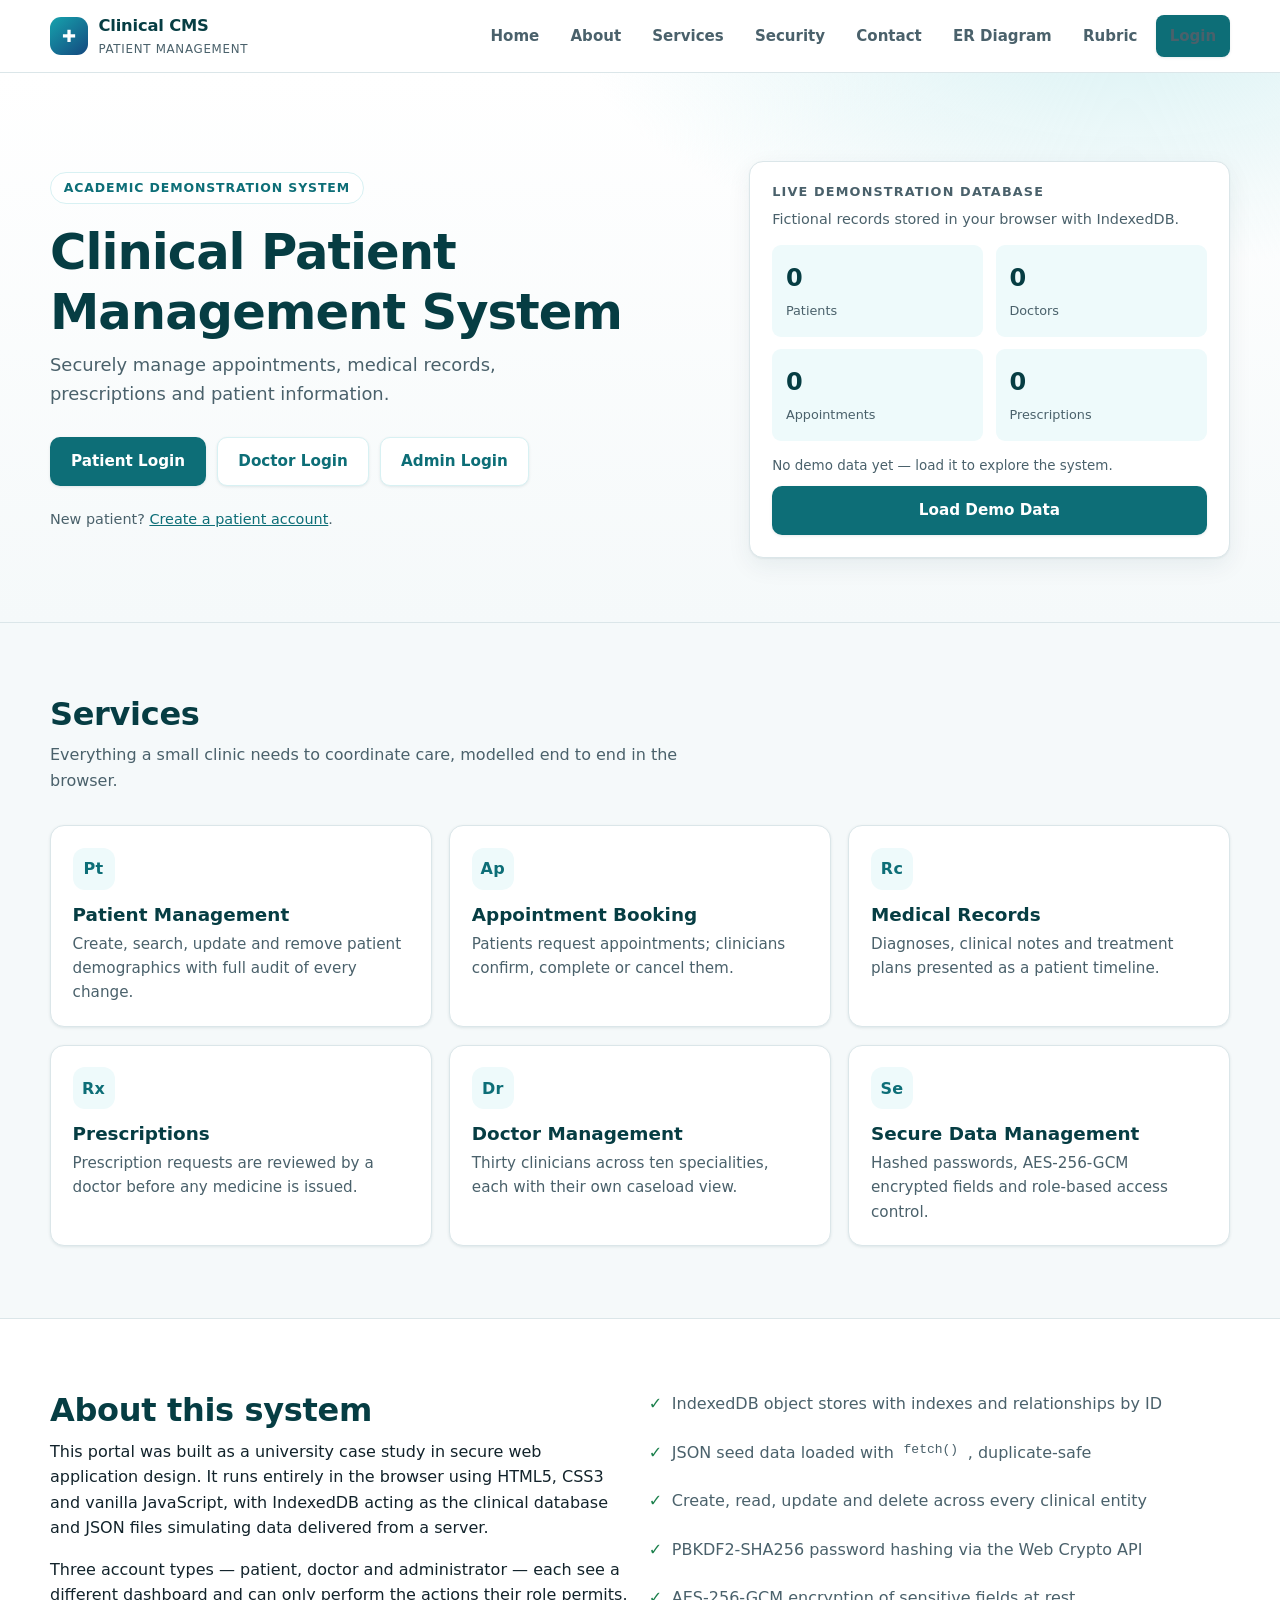
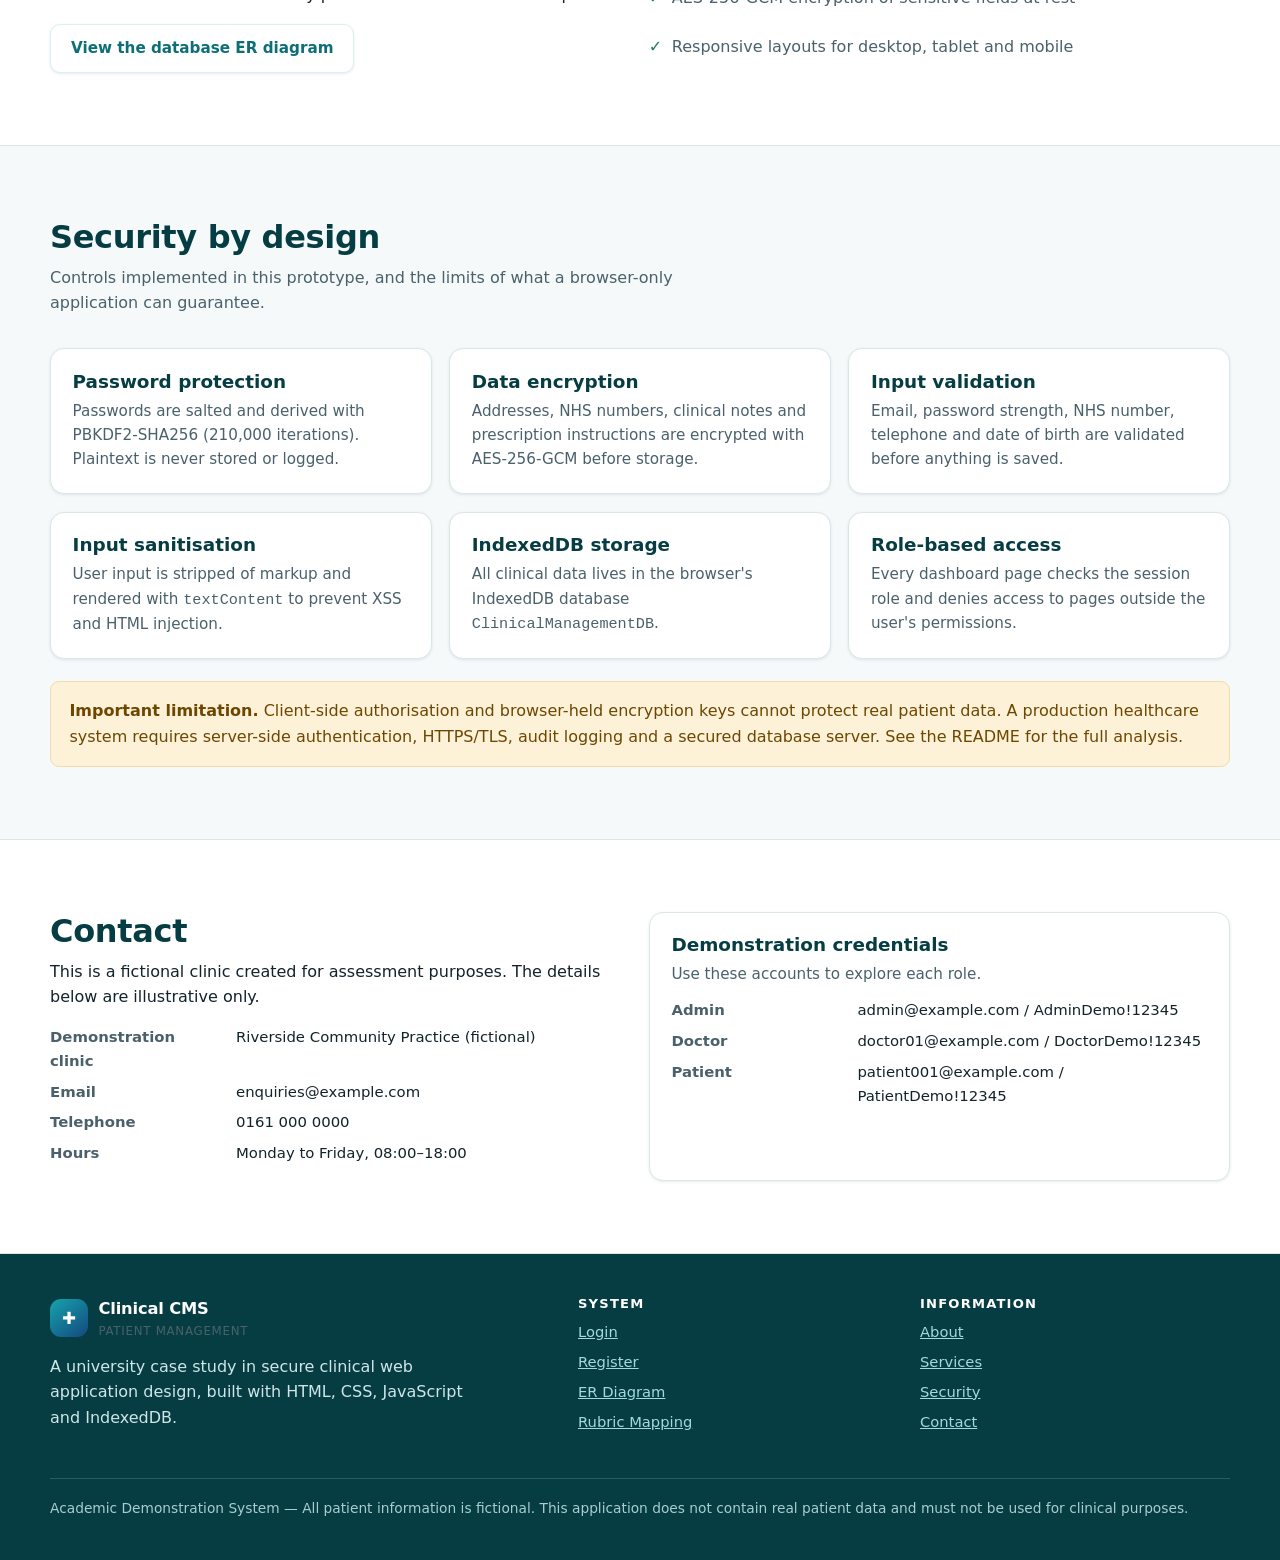
==== app/clinic-website/index.html @ bd40eee4 "Add final clinic website and status notes Co-Authored-By: Claude Opus 5.5 (1M context) <noreply@anth" ====
<!DOCTYPE html>
<html lang="en">
<head>
  <meta charset="utf-8" />
  <meta name="viewport" content="width=device-width, initial-scale=1" />
  <title>Clinical Patient Management System — Academic Demonstration</title>
  <meta name="description" content="Academic demonstration of a clinical patient management portal built with HTML, CSS, vanilla JavaScript and IndexedDB. All patient data is fictional." />
  <link rel="stylesheet" href="./css/style.css" />
  <link rel="stylesheet" href="./css/dashboard.css" />
  <link rel="stylesheet" href="./css/responsive.css" />
</head>
<body>
  <a class="skip-link" href="#main">Skip to main content</a>

  <header class="site-header">
    <div class="container">
      <a class="brand" href="index.html">
        <span class="brand-mark" aria-hidden="true">✚</span>
        <span class="brand-name">Clinical CMS<span class="brand-sub">Patient Management</span></span>
      </a>
      <button class="nav-toggle" type="button" aria-label="Toggle navigation">☰</button>
      <nav class="main-nav" aria-label="Main navigation">
        <a href="#home">Home</a>
        <a href="#about">About</a>
        <a href="#services">Services</a>
        <a href="#security">Security</a>
        <a href="#contact">Contact</a>
        <a href="er-diagram.html">ER Diagram</a>
        <a href="rubric.html">Rubric</a>
        <a class="btn btn-primary" href="login.html">Login</a>
      </nav>
    </div>
  </header>

  <main id="main">
    <!-- ---------------- Hero ---------------- -->
    <section class="hero" id="home">
      <div class="container hero-grid">
        <div>
          <span class="eyebrow">Academic demonstration system</span>
          <h1>Clinical Patient Management System</h1>
          <p class="lead">Securely manage appointments, medical records, prescriptions and patient information.</p>
          <div class="hero-actions">
            <a class="btn btn-primary" href="login.html?role=patient">Patient Login</a>
            <a class="btn btn-secondary" href="login.html?role=doctor">Doctor Login</a>
            <a class="btn btn-secondary" href="login.html?role=admin">Admin Login</a>
          </div>
          <p style="margin-top:1.4rem;font-size:.9rem;color:var(--ink-soft)">
            New patient? <a href="register.html">Create a patient account</a>.
          </p>
        </div>
        <aside class="hero-panel">
          <h3>Live demonstration database</h3>
          <p style="font-size:.9rem;color:var(--ink-soft);margin:.4rem 0 0">
            Fictional records stored in your browser with IndexedDB.
          </p>
          <div class="mini-stats" id="home-stats">
            <div class="mini-stat"><strong id="stat-patients">—</strong><span>Patients</span></div>
            <div class="mini-stat"><strong id="stat-doctors">—</strong><span>Doctors</span></div>
            <div class="mini-stat"><strong id="stat-appointments">—</strong><span>Appointments</span></div>
            <div class="mini-stat"><strong id="stat-prescriptions">—</strong><span>Prescriptions</span></div>
          </div>
          <p id="seed-status" style="font-size:.84rem;color:var(--ink-soft);margin:.9rem 0 .6rem">Checking local database…</p>
          <button class="btn btn-primary btn-block" id="load-demo" type="button">Load Demo Data</button>
        </aside>
      </div>
    </section>

    <!-- ---------------- Services ---------------- -->
    <section class="section" id="services">
      <div class="container">
        <div class="section-head">
          <h2>Services</h2>
          <p>Everything a small clinic needs to coordinate care, modelled end to end in the browser.</p>
        </div>
        <div class="grid-3">
          <article class="card"><div class="card-icon" aria-hidden="true">Pt</div><h3>Patient Management</h3><p>Create, search, update and remove patient demographics with full audit of every change.</p></article>
          <article class="card"><div class="card-icon" aria-hidden="true">Ap</div><h3>Appointment Booking</h3><p>Patients request appointments; clinicians confirm, complete or cancel them.</p></article>
          <article class="card"><div class="card-icon" aria-hidden="true">Rc</div><h3>Medical Records</h3><p>Diagnoses, clinical notes and treatment plans presented as a patient timeline.</p></article>
          <article class="card"><div class="card-icon" aria-hidden="true">Rx</div><h3>Prescriptions</h3><p>Prescription requests are reviewed by a doctor before any medicine is issued.</p></article>
          <article class="card"><div class="card-icon" aria-hidden="true">Dr</div><h3>Doctor Management</h3><p>Thirty clinicians across ten specialities, each with their own caseload view.</p></article>
          <article class="card"><div class="card-icon" aria-hidden="true">Se</div><h3>Secure Data Management</h3><p>Hashed passwords, AES-256-GCM encrypted fields and role-based access control.</p></article>
        </div>
      </div>
    </section>

    <!-- ---------------- About ---------------- -->
    <section class="section section-alt" id="about">
      <div class="container grid-2">
        <div>
          <h2>About this system</h2>
          <p>This portal was built as a university case study in secure web application design. It runs entirely in the browser using HTML5, CSS3 and vanilla JavaScript, with IndexedDB acting as the clinical database and JSON files simulating data delivered from a server.</p>
          <p>Three account types — patient, doctor and administrator — each see a different dashboard and can only perform the actions their role permits.</p>
          <a class="btn btn-secondary" href="er-diagram.html">View the database ER diagram</a>
        </div>
        <ul class="check-list">
          <li>IndexedDB object stores with indexes and relationships by ID</li>
          <li>JSON seed data loaded with <code>fetch()</code>, duplicate-safe</li>
          <li>Create, read, update and delete across every clinical entity</li>
          <li>PBKDF2-SHA256 password hashing via the Web Crypto API</li>
          <li>AES-256-GCM encryption of sensitive fields at rest</li>
          <li>Responsive layouts for desktop, tablet and mobile</li>
        </ul>
      </div>
    </section>

    <!-- ---------------- Security ---------------- -->
    <section class="section" id="security">
      <div class="container">
        <div class="section-head">
          <h2>Security by design</h2>
          <p>Controls implemented in this prototype, and the limits of what a browser-only application can guarantee.</p>
        </div>
        <div class="grid-3">
          <article class="card"><h3>Password protection</h3><p>Passwords are salted and derived with PBKDF2-SHA256 (210,000 iterations). Plaintext is never stored or logged.</p></article>
          <article class="card"><h3>Data encryption</h3><p>Addresses, NHS numbers, clinical notes and prescription instructions are encrypted with AES-256-GCM before storage.</p></article>
          <article class="card"><h3>Input validation</h3><p>Email, password strength, NHS number, telephone and date of birth are validated before anything is saved.</p></article>
          <article class="card"><h3>Input sanitisation</h3><p>User input is stripped of markup and rendered with <code>textContent</code> to prevent XSS and HTML injection.</p></article>
          <article class="card"><h3>IndexedDB storage</h3><p>All clinical data lives in the browser's IndexedDB database <code>ClinicalManagementDB</code>.</p></article>
          <article class="card"><h3>Role-based access</h3><p>Every dashboard page checks the session role and denies access to pages outside the user's permissions.</p></article>
        </div>
        <div class="note" style="margin-top:1.4rem">
          <strong>Important limitation.</strong> Client-side authorisation and browser-held encryption keys cannot protect real patient data. A production healthcare system requires server-side authentication, HTTPS/TLS, audit logging and a secured database server. See the README for the full analysis.
        </div>
      </div>
    </section>

    <!-- ---------------- Contact ---------------- -->
    <section class="section section-alt" id="contact">
      <div class="container grid-2">
        <div>
          <h2>Contact</h2>
          <p>This is a fictional clinic created for assessment purposes. The details below are illustrative only.</p>
          <dl class="kv">
            <dt>Demonstration clinic</dt><dd>Riverside Community Practice (fictional)</dd>
            <dt>Email</dt><dd>enquiries@example.com</dd>
            <dt>Telephone</dt><dd>0161 000 0000</dd>
            <dt>Hours</dt><dd>Monday to Friday, 08:00–18:00</dd>
          </dl>
        </div>
        <div class="card">
          <h3>Demonstration credentials</h3>
          <p>Use these accounts to explore each role.</p>
          <dl class="kv" style="margin-top:.8rem">
            <dt>Admin</dt><dd>admin@example.com / AdminDemo!12345</dd>
            <dt>Doctor</dt><dd>doctor01@example.com / DoctorDemo!12345</dd>
            <dt>Patient</dt><dd>patient001@example.com / PatientDemo!12345</dd>
          </dl>
        </div>
      </div>
    </section>
  </main>

  <footer class="site-footer">
    <div class="container">
      <div class="footer-grid">
        <div>
          <a class="brand" href="index.html" style="color:#fff">
            <span class="brand-mark" aria-hidden="true">✚</span>
            <span class="brand-name">Clinical CMS<span class="brand-sub">Patient Management</span></span>
          </a>
          <p style="margin-top:.8rem;max-width:42ch">A university case study in secure clinical web application design, built with HTML, CSS, JavaScript and IndexedDB.</p>
        </div>
        <div>
          <h4>System</h4>
          <ul>
            <li><a href="login.html">Login</a></li>
            <li><a href="register.html">Register</a></li>
            <li><a href="er-diagram.html">ER Diagram</a></li>
            <li><a href="rubric.html">Rubric Mapping</a></li>
          </ul>
        </div>
        <div>
          <h4>Information</h4>
          <ul>
            <li><a href="#about">About</a></li>
            <li><a href="#services">Services</a></li>
            <li><a href="#security">Security</a></li>
            <li><a href="#contact">Contact</a></li>
          </ul>
        </div>
      </div>
      <p class="disclaimer">Academic Demonstration System — All patient information is fictional. This application does not contain real patient data and must not be used for clinical purposes.</p>
    </div>
  </footer>

  <div id="toast-region" role="status" aria-live="polite"></div>

  <script src="./js/security.js"></script>
  <script src="./js/database.js"></script>
  <script src="./js/encryption.js"></script>
  <script src="./js/validation.js"></script>
  <script src="./js/auth.js"></script>
  <script src="./js/seed.js"></script>
  <script src="./js/data.js"></script>
  <script src="./js/app.js"></script>
  <script>
    /* Home page: show live database counts and offer the seeding action. */
    (async function initHome() {
      const status = document.getElementById("seed-status");
      const button = document.getElementById("load-demo");

      async function refresh() {
        try {
          const [patients, doctors, appointments, prescriptions] = await Promise.all([
            CMS_DB.countRecords("patients"),
            CMS_DB.countRecords("doctors"),
            CMS_DB.countRecords("appointments"),
            CMS_DB.countRecords("prescriptions"),
          ]);
          document.getElementById("stat-patients").textContent = patients;
          document.getElementById("stat-doctors").textContent = doctors;
          document.getElementById("stat-appointments").textContent = appointments;
          document.getElementById("stat-prescriptions").textContent = prescriptions;
          const seeded = await CMS_Seed.isSeeded();
          status.textContent = seeded
            ? "Demo database ready in this browser."
            : "No demo data yet — load it to explore the system.";
          button.disabled = seeded;
          button.textContent = seeded ? "Demo data already loaded" : "Load Demo Data";
        } catch (error) {
          console.error(error);
          status.textContent = "IndexedDB is unavailable in this browser.";
        }
      }

      try {
        await CMS_DB.initDatabase();
        await refresh();
      } catch (error) {
        console.error(error);
        status.textContent = "IndexedDB is unavailable in this browser.";
      }

      button.addEventListener("click", async () => {
        button.disabled = true;
        try {
          await CMS_Seed.loadDemoData((message) => { status.textContent = message; });
          CMS.toast("Demo data loaded successfully.", "success");
        } catch (error) {
          console.error(error);
          CMS.toast("Something went wrong while loading the demo data.", "error");
        }
        await refresh();
      });
    })();
  </script>
</body>
</html>
---- app/clinic-website/css/style.css ----
/* =========================================================
   Clinical Patient Management System — core stylesheet
   Academic demonstration project (HTML5 / CSS3 / Vanilla JS)
   ========================================================= */

:root {
  --teal-900: #063d43;
  --teal-700: #0d6e77;
  --teal-600: #11868f;
  --teal-500: #16a3ad;
  --teal-100: #d8f1f3;
  --teal-50:  #eefafb;
  --blue-700: #14487f;
  --blue-500: #2b6cb0;
  --ink:      #12232b;
  --ink-soft: #4a616b;
  --line:     #dbe6e9;
  --bg:       #f5f9fa;
  --white:    #ffffff;
  --ok:       #1a7f4b;
  --ok-bg:    #e3f6ec;
  --warn:     #9a6400;
  --warn-bg:  #fdf1d8;
  --danger:   #b3261e;
  --danger-bg:#fdeceb;
  --info:     #14487f;
  --info-bg:  #e6eefa;
  --radius:   14px;
  --radius-sm: 9px;
  --shadow:   0 1px 2px rgba(6, 61, 67, .06), 0 8px 24px rgba(6, 61, 67, .07);
  --shadow-sm:0 1px 3px rgba(6, 61, 67, .10);
  --font: "Segoe UI", system-ui, -apple-system, "Helvetica Neue", Arial, sans-serif;
}

* { box-sizing: border-box; }

html { scroll-behavior: smooth; }

body {
  margin: 0;
  font-family: var(--font);
  color: var(--ink);
  background: var(--bg);
  line-height: 1.6;
  -webkit-font-smoothing: antialiased;
}

h1, h2, h3, h4 { line-height: 1.22; margin: 0 0 .5rem; color: var(--teal-900); }
h1 { font-size: clamp(2rem, 4.2vw, 3.1rem); letter-spacing: -.02em; }
h2 { font-size: clamp(1.4rem, 2.6vw, 2rem); letter-spacing: -.01em; }
h3 { font-size: 1.15rem; }
p  { margin: 0 0 1rem; }
a  { color: var(--teal-700); }

.container { width: min(1180px, 100% - 2.5rem); margin-inline: auto; }

/* ---------- Skip link (accessibility) ---------- */
.skip-link {
  position: absolute; left: -9999px; top: 0; z-index: 999;
  background: var(--teal-900); color: #fff; padding: .7rem 1.1rem; border-radius: 0 0 8px 0;
}
.skip-link:focus { left: 0; }

:focus-visible { outline: 3px solid var(--teal-500); outline-offset: 2px; }

/* ---------- Site header ---------- */
.site-header {
  position: sticky; top: 0; z-index: 50;
  background: rgba(255, 255, 255, .94);
  backdrop-filter: blur(8px);
  border-bottom: 1px solid var(--line);
}
.site-header .container {
  display: flex; align-items: center; justify-content: space-between; gap: 1rem;
  min-height: 72px;
}
.brand { display: flex; align-items: center; gap: .65rem; text-decoration: none; color: var(--teal-900); }
.brand-mark {
  width: 38px; height: 38px; border-radius: 11px; flex: none;
  background: linear-gradient(140deg, var(--teal-500), var(--blue-700));
  display: grid; place-items: center; color: #fff; font-weight: 700; font-size: 1.05rem;
}
.brand-name { font-weight: 700; font-size: 1.02rem; letter-spacing: -.01em; }
.brand-sub { display: block; font-weight: 400; font-size: .74rem; color: var(--ink-soft); letter-spacing: .06em; text-transform: uppercase; }

.main-nav { display: flex; align-items: center; gap: .35rem; }
.main-nav a {
  padding: .5rem .8rem; border-radius: 8px; text-decoration: none;
  color: var(--ink-soft); font-weight: 600; font-size: .94rem;
}
.main-nav a:hover { background: var(--teal-50); color: var(--teal-700); }
.nav-toggle {
  display: none; background: none; border: 1px solid var(--line);
  border-radius: 9px; padding: .45rem .7rem; font-size: 1.1rem; cursor: pointer;
}

/* ---------- Buttons ---------- */
.btn {
  display: inline-flex; align-items: center; justify-content: center; gap: .45rem;
  padding: .7rem 1.25rem; border-radius: 10px; border: 1px solid transparent;
  font: inherit; font-weight: 600; font-size: .95rem; cursor: pointer;
  text-decoration: none; transition: transform .12s ease, background .15s ease, box-shadow .15s ease;
}
.btn:active { transform: translateY(1px); }
.btn-primary { background: var(--teal-700); color: #fff; box-shadow: var(--shadow-sm); }
.btn-primary:hover { background: var(--teal-600); }
.btn-secondary { background: var(--white); color: var(--teal-700); border-color: var(--teal-100); box-shadow: var(--shadow-sm); }
.btn-secondary:hover { background: var(--teal-50); }
.btn-ghost { background: transparent; color: var(--ink-soft); border-color: var(--line); }
.btn-ghost:hover { background: var(--white); color: var(--teal-700); }
.btn-danger { background: var(--danger); color: #fff; }
.btn-danger:hover { background: #8f1d17; }
.btn-sm { padding: .4rem .7rem; font-size: .84rem; border-radius: 8px; }
.btn-block { width: 100%; }

/* ---------- Hero ---------- */
.hero {
  background:
    radial-gradient(900px 420px at 88% -12%, var(--teal-100), transparent 62%),
    linear-gradient(180deg, #ffffff, var(--bg));
  padding: clamp(3rem, 7vw, 5.5rem) 0 clamp(2.5rem, 5vw, 4rem);
  border-bottom: 1px solid var(--line);
}
.hero-grid { display: grid; grid-template-columns: 1.15fr .85fr; gap: 3rem; align-items: center; }
.eyebrow {
  display: inline-flex; align-items: center; gap: .5rem;
  background: var(--white); border: 1px solid var(--teal-100); color: var(--teal-700);
  padding: .32rem .8rem; border-radius: 999px; font-size: .78rem; font-weight: 700;
  letter-spacing: .07em; text-transform: uppercase; margin-bottom: 1.1rem;
}
.hero p.lead { font-size: 1.12rem; color: var(--ink-soft); max-width: 46ch; }
.hero-actions { display: flex; flex-wrap: wrap; gap: .7rem; margin-top: 1.8rem; }

.hero-panel {
  background: var(--white); border: 1px solid var(--line); border-radius: var(--radius);
  box-shadow: var(--shadow); padding: 1.4rem;
}
.hero-panel h3 { font-size: .8rem; letter-spacing: .09em; text-transform: uppercase; color: var(--ink-soft); }
.mini-stats { display: grid; grid-template-columns: 1fr 1fr; gap: .8rem; margin-top: .9rem; }
.mini-stat { background: var(--teal-50); border-radius: var(--radius-sm); padding: .85rem; }
.mini-stat strong { display: block; font-size: 1.5rem; color: var(--teal-900); }
.mini-stat span { font-size: .8rem; color: var(--ink-soft); }

/* ---------- Sections ---------- */
.section { padding: clamp(2.8rem, 6vw, 4.5rem) 0; }
.section-alt { background: var(--white); border-block: 1px solid var(--line); }
.section-head { max-width: 62ch; margin-bottom: 2rem; }
.section-head p { color: var(--ink-soft); }

.grid-3 { display: grid; grid-template-columns: repeat(3, 1fr); gap: 1.1rem; }
.grid-2 { display: grid; grid-template-columns: repeat(2, 1fr); gap: 1.1rem; }

.card {
  background: var(--white); border: 1px solid var(--line); border-radius: var(--radius);
  padding: 1.35rem; box-shadow: var(--shadow-sm);
}
.card h3 { margin-bottom: .35rem; }
.card p { color: var(--ink-soft); margin: 0; font-size: .95rem; }
.card-icon {
  width: 42px; height: 42px; border-radius: 12px; display: grid; place-items: center;
  background: var(--teal-50); color: var(--teal-700); font-size: 1rem; font-weight: 700; letter-spacing: .02em; margin-bottom: .85rem;
}

.check-list { list-style: none; padding: 0; margin: 0; display: grid; gap: .6rem; }
.check-list li { display: flex; gap: .6rem; align-items: flex-start; color: var(--ink-soft); }
.check-list li::before { content: "✓"; color: var(--ok); font-weight: 700; }

/* ---------- Footer ---------- */
.site-footer { background: var(--teal-900); color: #cfe6e8; padding: 2.6rem 0 1.6rem; margin-top: auto; }
.site-footer a { color: #9fdbe0; }
.footer-grid { display: grid; grid-template-columns: 1.6fr 1fr 1fr; gap: 2rem; }
.site-footer h4 { color: #fff; font-size: .82rem; letter-spacing: .09em; text-transform: uppercase; }
.site-footer ul { list-style: none; padding: 0; margin: 0; display: grid; gap: .4rem; font-size: .92rem; }
.disclaimer {
  margin-top: 2rem; padding-top: 1.1rem; border-top: 1px solid rgba(255, 255, 255, .15);
  font-size: .86rem; color: #a9cdd1;
}

/* ---------- Forms / auth ---------- */
.auth-wrap { display: grid; place-items: center; padding: 3rem 0; }
.auth-card {
  width: min(520px, 100%); background: var(--white); border: 1px solid var(--line);
  border-radius: var(--radius); box-shadow: var(--shadow); padding: 2rem;
}
.form-grid { display: grid; gap: 1rem; }
.form-grid.two { grid-template-columns: 1fr 1fr; }
.field { display: grid; gap: .32rem; }
.field label { font-weight: 600; font-size: .88rem; color: var(--ink); }
.field input, .field select, .field textarea {
  font: inherit; padding: .62rem .75rem; border: 1px solid var(--line);
  border-radius: var(--radius-sm); background: var(--white); color: var(--ink); width: 100%;
}
.field textarea { min-height: 96px; resize: vertical; }
.field input:focus, .field select:focus, .field textarea:focus { border-color: var(--teal-500); outline: none; box-shadow: 0 0 0 3px var(--teal-100); }
.field .hint { font-size: .8rem; color: var(--ink-soft); }
.field .error { font-size: .82rem; color: var(--danger); min-height: 1rem; }
.field.invalid input, .field.invalid select, .field.invalid textarea { border-color: var(--danger); }

.demo-credentials {
  background: var(--info-bg); border: 1px solid #c8daf3; border-radius: var(--radius-sm);
  padding: .9rem 1rem; font-size: .88rem; color: var(--info); margin-top: 1.2rem;
}
.demo-credentials code { background: rgba(255, 255, 255, .7); padding: .05rem .3rem; border-radius: 5px; }
.demo-credentials button { margin-top: .5rem; }

/* ---------- Toast notifications ---------- */
#toast-region {
  position: fixed; right: 1rem; bottom: 1rem; z-index: 200;
  display: grid; gap: .55rem; width: min(360px, calc(100% - 2rem));
}
.toast {
  background: var(--white); border-left: 5px solid var(--teal-600); border-radius: 10px;
  box-shadow: var(--shadow); padding: .75rem .9rem; font-size: .92rem;
  animation: toast-in .22s ease-out;
}
.toast.success { border-left-color: var(--ok); }
.toast.error   { border-left-color: var(--danger); }
.toast.warn    { border-left-color: var(--warn); }
@keyframes toast-in { from { opacity: 0; transform: translateY(8px); } to { opacity: 1; transform: none; } }

/* ---------- Badges ---------- */
.badge {
  display: inline-block; padding: .18rem .6rem; border-radius: 999px;
  font-size: .76rem; font-weight: 700; letter-spacing: .02em; white-space: nowrap;
}
.badge-requested { background: var(--warn-bg); color: var(--warn); }
.badge-confirmed { background: var(--info-bg); color: var(--info); }
.badge-approved  { background: var(--info-bg); color: var(--info); }
.badge-active    { background: var(--teal-100); color: var(--teal-700); }
.badge-completed { background: var(--ok-bg); color: var(--ok); }
.badge-cancelled,
.badge-rejected  { background: var(--danger-bg); color: var(--danger); }

/* ---------- ER diagram ---------- */
.er-board { display: grid; grid-template-columns: repeat(auto-fit, minmax(250px, 1fr)); gap: 1.1rem; }
.er-table { background: var(--white); border: 1px solid var(--line); border-radius: var(--radius); overflow: hidden; box-shadow: var(--shadow-sm); }
.er-table header { background: var(--teal-700); color: #fff; padding: .6rem .9rem; font-weight: 700; font-size: .95rem; }
.er-table ul { list-style: none; margin: 0; padding: .5rem .9rem .8rem; font-size: .88rem; }
.er-table li { display: flex; justify-content: space-between; gap: .8rem; padding: .22rem 0; border-bottom: 1px dashed #eef3f4; }
.er-table li:last-child { border-bottom: 0; }
.key { font-size: .7rem; font-weight: 700; padding: .05rem .4rem; border-radius: 5px; }
.key-pk { background: #fdf1d8; color: var(--warn); }
.key-fk { background: var(--info-bg); color: var(--info); }
.er-legend { display: flex; flex-wrap: wrap; gap: 1rem; margin-bottom: 1.4rem; font-size: .88rem; color: var(--ink-soft); }

/* ---------- Docs / rubric ---------- */
.doc-page { padding: 2.5rem 0 4rem; }
.doc-page section { margin-bottom: 2.2rem; }
.rubric-table td .badge { font-size: .74rem; }
.note {
  background: var(--warn-bg); border: 1px solid #f0dcaf; color: #6d4700;
  border-radius: var(--radius-sm); padding: 1rem 1.15rem;
}
---- app/clinic-website/css/dashboard.css ----
/* =========================================================
   Dashboard shell: sidebar, stat cards, tables, modals
   ========================================================= */

.app-shell { display: grid; grid-template-columns: 258px 1fr; min-height: 100vh; }

/* ---------- Sidebar ---------- */
.sidebar {
  background: var(--teal-900); color: #cfe6e8; padding: 1.2rem 1rem;
  display: flex; flex-direction: column; gap: 1.2rem; position: sticky; top: 0; height: 100vh;
}
.sidebar .brand { color: #fff; }
.sidebar .brand-sub { color: #8fc4c9; }
.side-nav { display: grid; gap: .18rem; }
.side-nav a {
  display: flex; align-items: center; gap: .6rem; padding: .58rem .7rem; border-radius: 9px;
  color: #cfe6e8; text-decoration: none; font-size: .93rem; font-weight: 600;
}
.side-nav a:hover { background: rgba(255, 255, 255, .09); color: #fff; }
.side-nav a.active { background: var(--teal-600); color: #fff; }
.side-nav .nav-icon { width: 1.2rem; text-align: center; }
.sidebar-foot { margin-top: auto; font-size: .78rem; color: #8fc4c9; }
.role-pill {
  display: inline-block; background: rgba(255, 255, 255, .12); color: #fff;
  padding: .2rem .6rem; border-radius: 999px; font-size: .72rem;
  font-weight: 700; letter-spacing: .08em; text-transform: uppercase;
}

/* ---------- Topbar + content ---------- */
.app-main { display: flex; flex-direction: column; min-width: 0; }
.topbar {
  background: var(--white); border-bottom: 1px solid var(--line);
  padding: .9rem 1.6rem; display: flex; align-items: center; justify-content: space-between; gap: 1rem;
  position: sticky; top: 0; z-index: 20;
}
.topbar h1 { font-size: 1.28rem; margin: 0; }
.topbar .who { font-size: .85rem; color: var(--ink-soft); }
.topbar-actions { display: flex; align-items: center; gap: .6rem; }
.sidebar-toggle { display: none; }

.content { padding: 1.6rem; display: grid; gap: 1.4rem; align-content: start; }

/* ---------- Stat cards ---------- */
.stat-grid { display: grid; grid-template-columns: repeat(4, 1fr); gap: 1rem; }
.stat-card {
  background: var(--white); border: 1px solid var(--line); border-radius: var(--radius);
  padding: 1.1rem 1.2rem; box-shadow: var(--shadow-sm); position: relative; overflow: hidden;
}
.stat-card::after {
  content: ""; position: absolute; inset: 0 auto 0 0; width: 4px;
  background: linear-gradient(var(--teal-500), var(--blue-700));
}
.stat-card .label { font-size: .78rem; letter-spacing: .08em; text-transform: uppercase; color: var(--ink-soft); }
.stat-card .value { font-size: 2rem; font-weight: 700; color: var(--teal-900); line-height: 1.15; }
.stat-card .sub { font-size: .82rem; color: var(--ink-soft); }

/* ---------- Panels ---------- */
.panel { background: var(--white); border: 1px solid var(--line); border-radius: var(--radius); box-shadow: var(--shadow-sm); }
.panel-head {
  display: flex; align-items: center; justify-content: space-between; gap: 1rem; flex-wrap: wrap;
  padding: 1rem 1.2rem; border-bottom: 1px solid var(--line);
}
.panel-head h2 { font-size: 1.05rem; margin: 0; }
.panel-body { padding: 1.2rem; }
.panel-body.tight { padding: 0; }
.toolbar { display: flex; flex-wrap: wrap; gap: .6rem; align-items: center; }
.toolbar input[type="search"], .toolbar select, .toolbar input[type="date"] {
  font: inherit; padding: .48rem .7rem; border: 1px solid var(--line);
  border-radius: var(--radius-sm); background: var(--white); min-width: 190px;
}

/* ---------- Tables ---------- */
.table-wrap { overflow-x: auto; }
table.data { width: 100%; border-collapse: collapse; font-size: .92rem; }
table.data th, table.data td { padding: .72rem .9rem; text-align: left; border-bottom: 1px solid var(--line); vertical-align: middle; }
table.data thead th {
  background: var(--teal-50); color: var(--teal-900); font-size: .76rem;
  letter-spacing: .07em; text-transform: uppercase; position: sticky; top: 0;
}
table.data tbody tr:hover { background: #f8fcfc; }
table.data td .btn { margin-right: .3rem; }
.empty-row td { text-align: center; color: var(--ink-soft); padding: 2rem; }
.pager { display: flex; align-items: center; justify-content: space-between; gap: 1rem; padding: .8rem 1.2rem; border-top: 1px solid var(--line); font-size: .87rem; color: var(--ink-soft); flex-wrap: wrap; }

/* ---------- Timeline ---------- */
.timeline { display: grid; gap: .9rem; position: relative; }
.timeline-item {
  background: var(--white); border: 1px solid var(--line); border-left: 4px solid var(--teal-500);
  border-radius: var(--radius-sm); padding: .95rem 1.1rem;
}
.timeline-item .meta { font-size: .8rem; color: var(--ink-soft); display: flex; gap: .8rem; flex-wrap: wrap; }
.timeline-item h4 { margin: .25rem 0 .35rem; font-size: 1rem; }
.timeline-item p { margin: 0 0 .3rem; font-size: .92rem; color: var(--ink-soft); }

/* ---------- Modal ---------- */
.modal-backdrop {
  position: fixed; inset: 0; background: rgba(6, 35, 40, .5); z-index: 150;
  display: grid; place-items: center; padding: 1rem; overflow-y: auto;
}
.modal-backdrop[hidden] { display: none; }
.modal {
  background: var(--white); border-radius: var(--radius); width: min(680px, 100%);
  box-shadow: 0 20px 60px rgba(0, 0, 0, .28); max-height: 90vh; display: flex; flex-direction: column;
}
.modal header { padding: 1.1rem 1.3rem; border-bottom: 1px solid var(--line); display: flex; justify-content: space-between; align-items: center; }
.modal header h2 { margin: 0; font-size: 1.1rem; }
.modal .modal-body { padding: 1.3rem; overflow-y: auto; }
.modal footer { padding: 1rem 1.3rem; border-top: 1px solid var(--line); display: flex; justify-content: flex-end; gap: .6rem; }
.icon-btn { background: none; border: 0; font-size: 1.3rem; line-height: 1; cursor: pointer; color: var(--ink-soft); }

/* ---------- Misc ---------- */
.kv { display: grid; grid-template-columns: 170px 1fr; gap: .45rem 1rem; font-size: .93rem; }
.kv dt { color: var(--ink-soft); font-weight: 600; }
.kv dd { margin: 0; }
.security-list { list-style: none; padding: 0; margin: 0; display: grid; gap: .55rem; }
.security-list li { display: flex; gap: .6rem; align-items: center; background: var(--ok-bg); color: #10603a; padding: .6rem .8rem; border-radius: var(--radius-sm); font-size: .92rem; }
.encrypted-peek { font-family: "Consolas", "SF Mono", monospace; font-size: .78rem; word-break: break-all; color: var(--ink-soft); background: #f2f7f8; padding: .6rem .7rem; border-radius: 8px; max-height: 120px; overflow: auto; }
.split { display: grid; grid-template-columns: 1.4fr 1fr; gap: 1.4rem; align-items: start; }
---- app/clinic-website/css/responsive.css ----
/* =========================================================
   Responsive rules — desktop, tablet and mobile
   ========================================================= */

@media (max-width: 1100px) {
  .stat-grid { grid-template-columns: repeat(2, 1fr); }
  .split { grid-template-columns: 1fr; }
}

@media (max-width: 960px) {
  .hero-grid { grid-template-columns: 1fr; }
  .grid-3 { grid-template-columns: repeat(2, 1fr); }
  .footer-grid { grid-template-columns: 1fr 1fr; }

  /* Collapsible dashboard sidebar */
  .app-shell { grid-template-columns: 1fr; }
  .sidebar {
    position: fixed; inset: 0 auto 0 0; width: 258px; transform: translateX(-100%);
    transition: transform .22s ease; z-index: 120; height: 100vh;
  }
  .sidebar.open { transform: none; box-shadow: 0 0 60px rgba(0, 0, 0, .35); }
  .sidebar-toggle { display: inline-flex; }
  .scrim { position: fixed; inset: 0; background: rgba(6, 35, 40, .45); z-index: 110; }
  .scrim[hidden] { display: none; }
}

@media (max-width: 720px) {
  .main-nav {
    display: none; position: absolute; top: 72px; left: 0; right: 0;
    background: var(--white); border-bottom: 1px solid var(--line);
    flex-direction: column; align-items: stretch; padding: .6rem 1rem 1rem; gap: .2rem;
  }
  .main-nav.open { display: flex; }
  .main-nav a { padding: .7rem .8rem; }
  .nav-toggle { display: inline-flex; }

  .grid-3, .grid-2, .form-grid.two { grid-template-columns: 1fr; }
  .stat-grid { grid-template-columns: 1fr 1fr; }
  .footer-grid { grid-template-columns: 1fr; }
  .hero-actions .btn { flex: 1 1 100%; }
  .content { padding: 1rem; }
  .topbar { padding: .8rem 1rem; }
  .kv { grid-template-columns: 1fr; }
  .kv dt { margin-top: .4rem; }

  /* Stacked "card" tables on small screens */
  table.responsive-cards thead { display: none; }
  table.responsive-cards, table.responsive-cards tbody, table.responsive-cards tr, table.responsive-cards td { display: block; width: 100%; }
  table.responsive-cards tr {
    border: 1px solid var(--line); border-radius: var(--radius-sm);
    margin: .7rem; padding: .3rem .2rem; background: var(--white);
  }
  table.responsive-cards td { border: 0; display: flex; justify-content: space-between; gap: 1rem; padding: .4rem .8rem; }
  table.responsive-cards td::before {
    content: attr(data-label); font-weight: 700; font-size: .74rem;
    letter-spacing: .06em; text-transform: uppercase; color: var(--ink-soft); flex: none;
  }
}

@media (max-width: 460px) {
  .stat-grid { grid-template-columns: 1fr; }
  .toolbar input[type="search"], .toolbar select { min-width: 0; width: 100%; }
  .toolbar { width: 100%; }
}

@media print {
  .sidebar, .topbar, .site-header, .toolbar, #toast-region { display: none !important; }
  .app-shell { grid-template-columns: 1fr; }
}
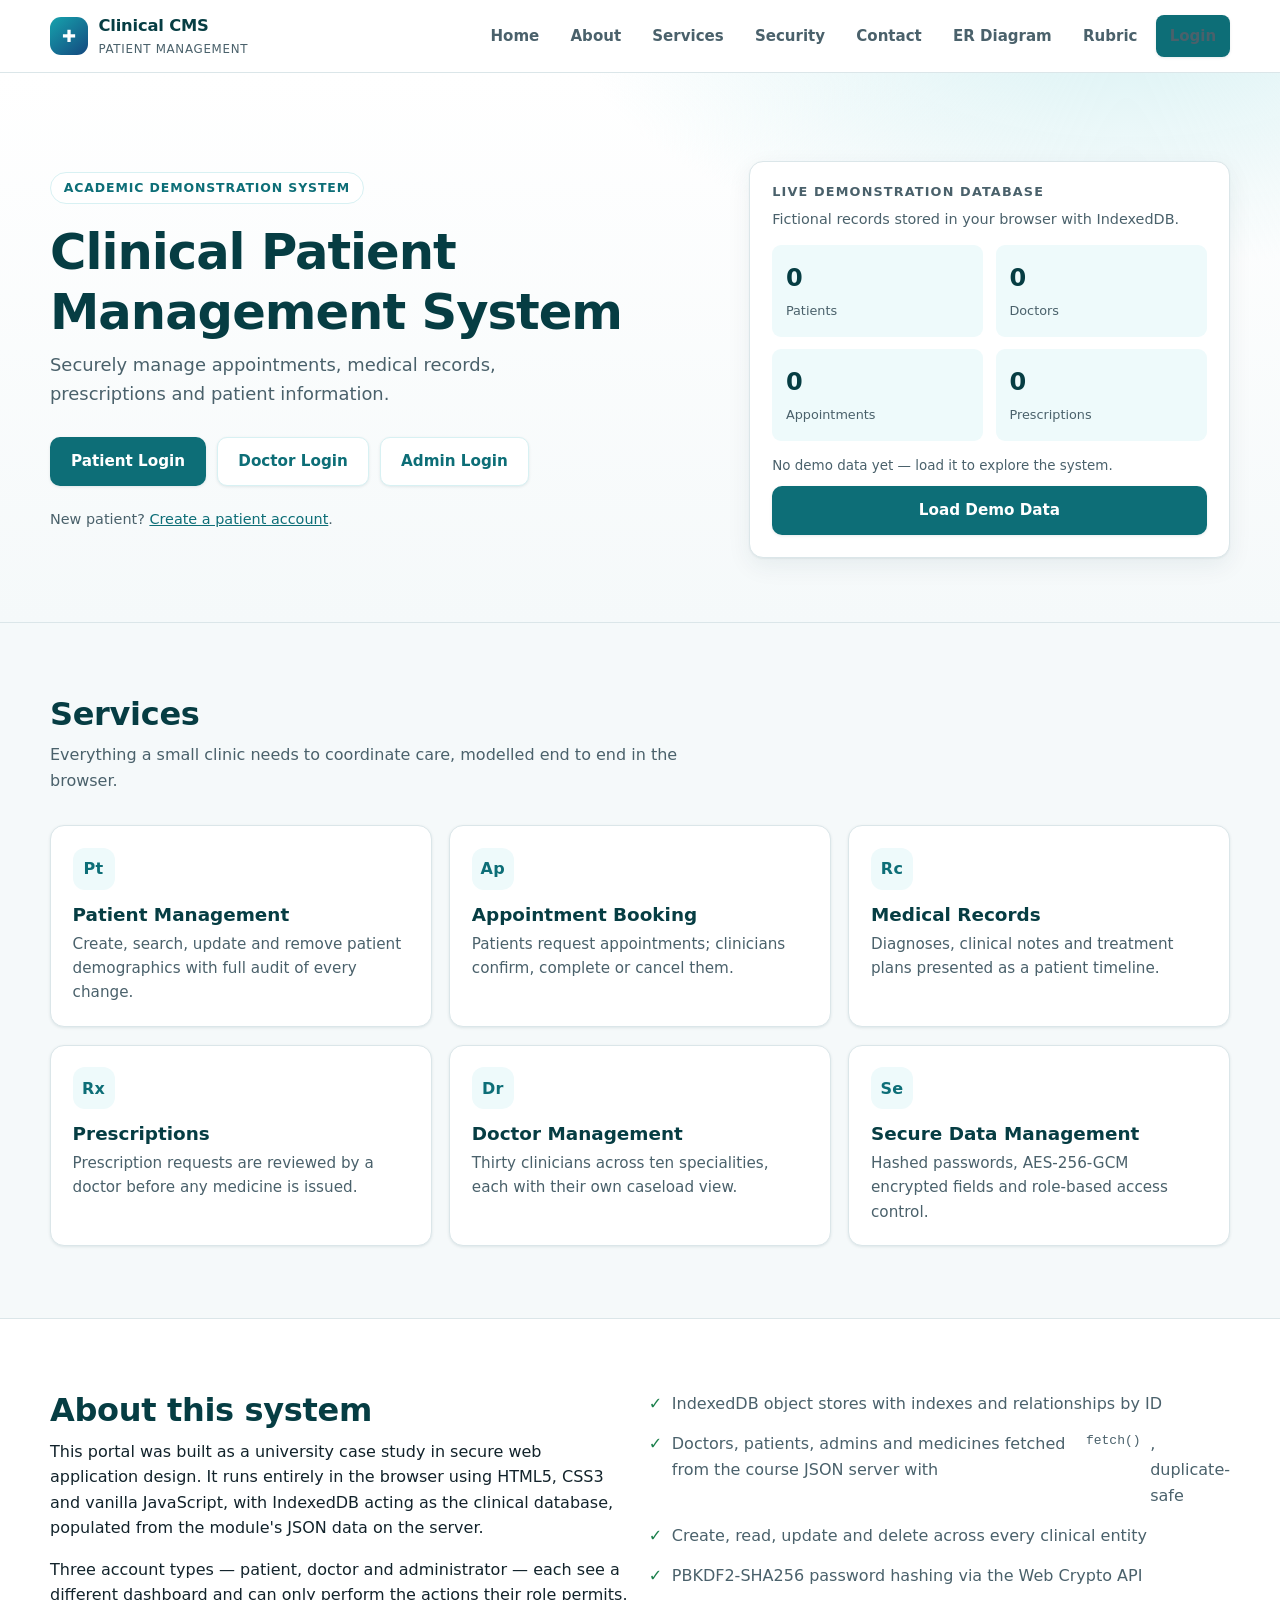
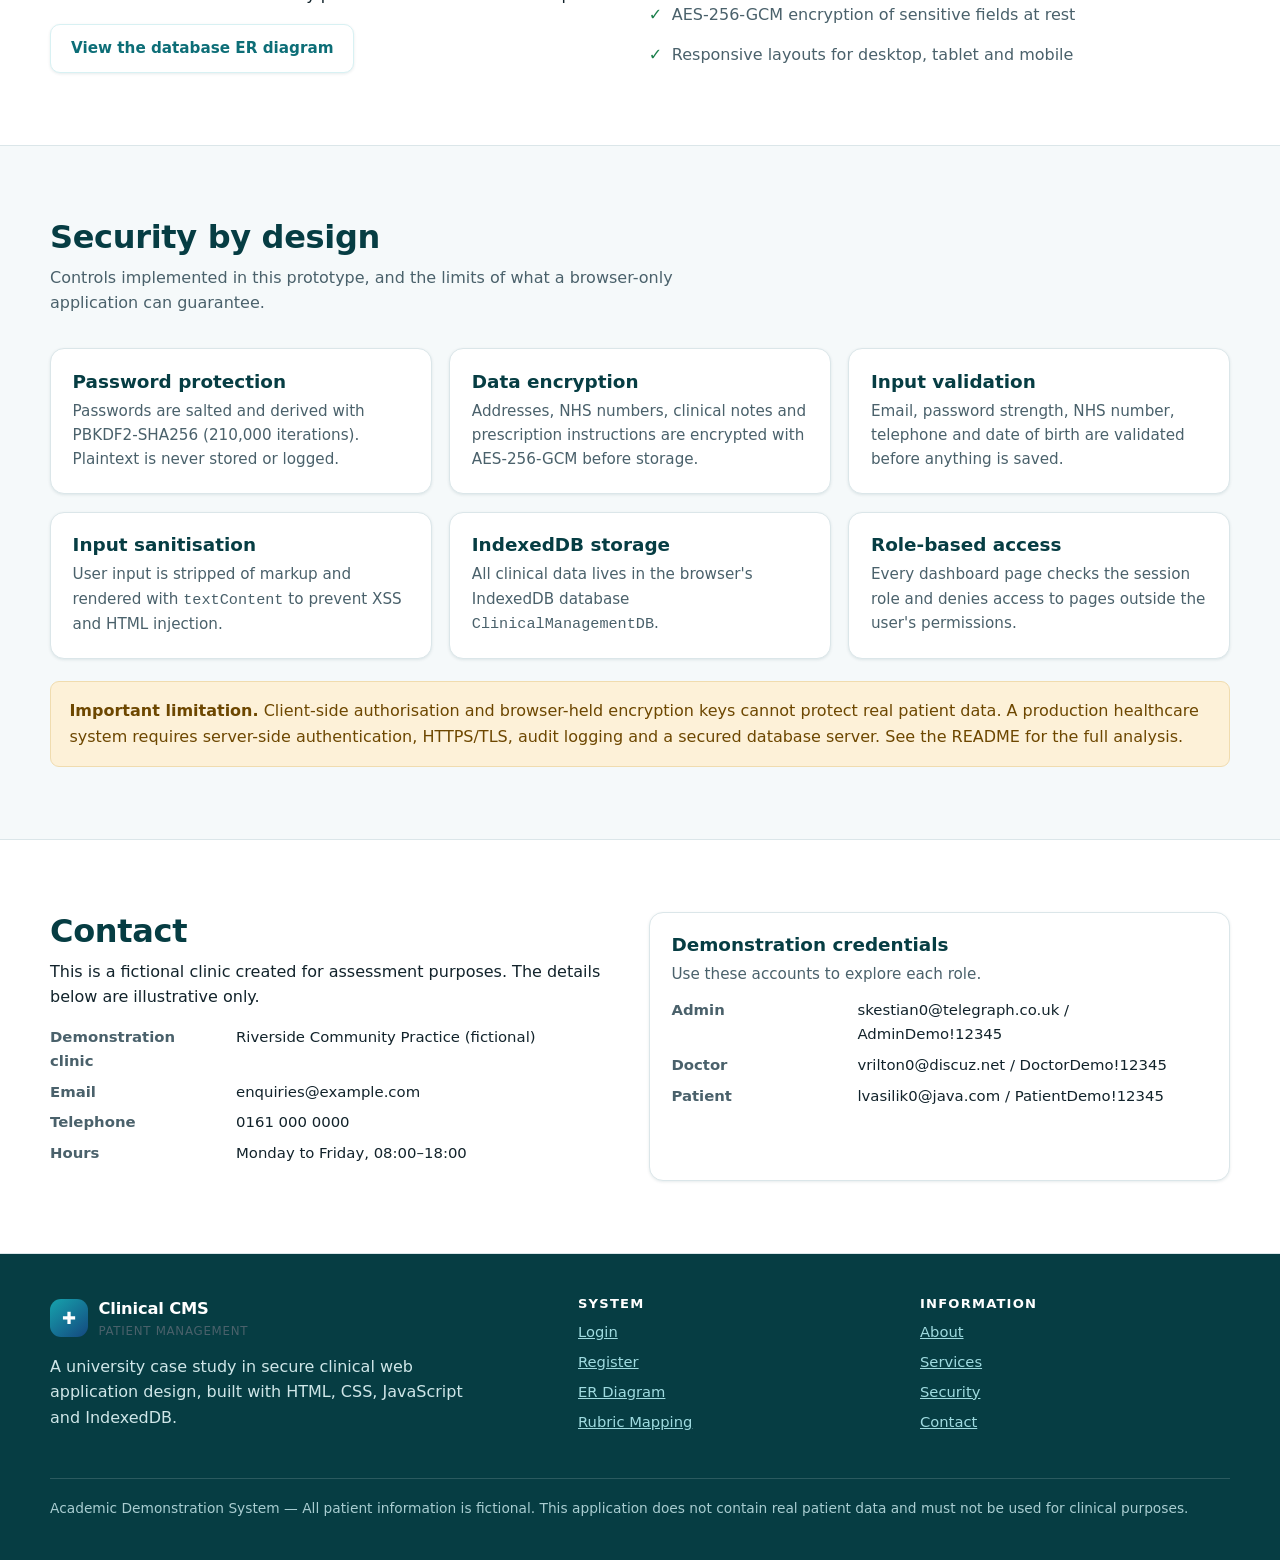
==== commit f711d14c: "Load doctors, patients, admins and medicines from the course JSON - seed.js fetches the four course " ====
--- a/app/clinic-website/index.html
+++ b/app/clinic-website/index.html
@@ -89,13 +89,13 @@
       <div class="container grid-2">
         <div>
           <h2>About this system</h2>
-          <p>This portal was built as a university case study in secure web application design. It runs entirely in the browser using HTML5, CSS3 and vanilla JavaScript, with IndexedDB acting as the clinical database and JSON files simulating data delivered from a server.</p>
+          <p>This portal was built as a university case study in secure web application design. It runs entirely in the browser using HTML5, CSS3 and vanilla JavaScript, with IndexedDB acting as the clinical database, populated from the module's JSON data on the server.</p>
           <p>Three account types — patient, doctor and administrator — each see a different dashboard and can only perform the actions their role permits.</p>
           <a class="btn btn-secondary" href="er-diagram.html">View the database ER diagram</a>
         </div>
         <ul class="check-list">
           <li>IndexedDB object stores with indexes and relationships by ID</li>
-          <li>JSON seed data loaded with <code>fetch()</code>, duplicate-safe</li>
+          <li>Doctors, patients, admins and medicines fetched from the course JSON server with <code>fetch()</code>, duplicate-safe</li>
           <li>Create, read, update and delete across every clinical entity</li>
           <li>PBKDF2-SHA256 password hashing via the Web Crypto API</li>
           <li>AES-256-GCM encryption of sensitive fields at rest</li>
@@ -142,9 +142,9 @@
           <h3>Demonstration credentials</h3>
           <p>Use these accounts to explore each role.</p>
           <dl class="kv" style="margin-top:.8rem">
-            <dt>Admin</dt><dd>admin@example.com / AdminDemo!12345</dd>
-            <dt>Doctor</dt><dd>doctor01@example.com / DoctorDemo!12345</dd>
-            <dt>Patient</dt><dd>patient001@example.com / PatientDemo!12345</dd>
+            <dt>Admin</dt><dd>skestian0@telegraph.co.uk / AdminDemo!12345</dd>
+            <dt>Doctor</dt><dd>vrilton0@discuz.net / DoctorDemo!12345</dd>
+            <dt>Patient</dt><dd>lvasilik0@java.com / PatientDemo!12345</dd>
           </dl>
         </div>
       </div>
